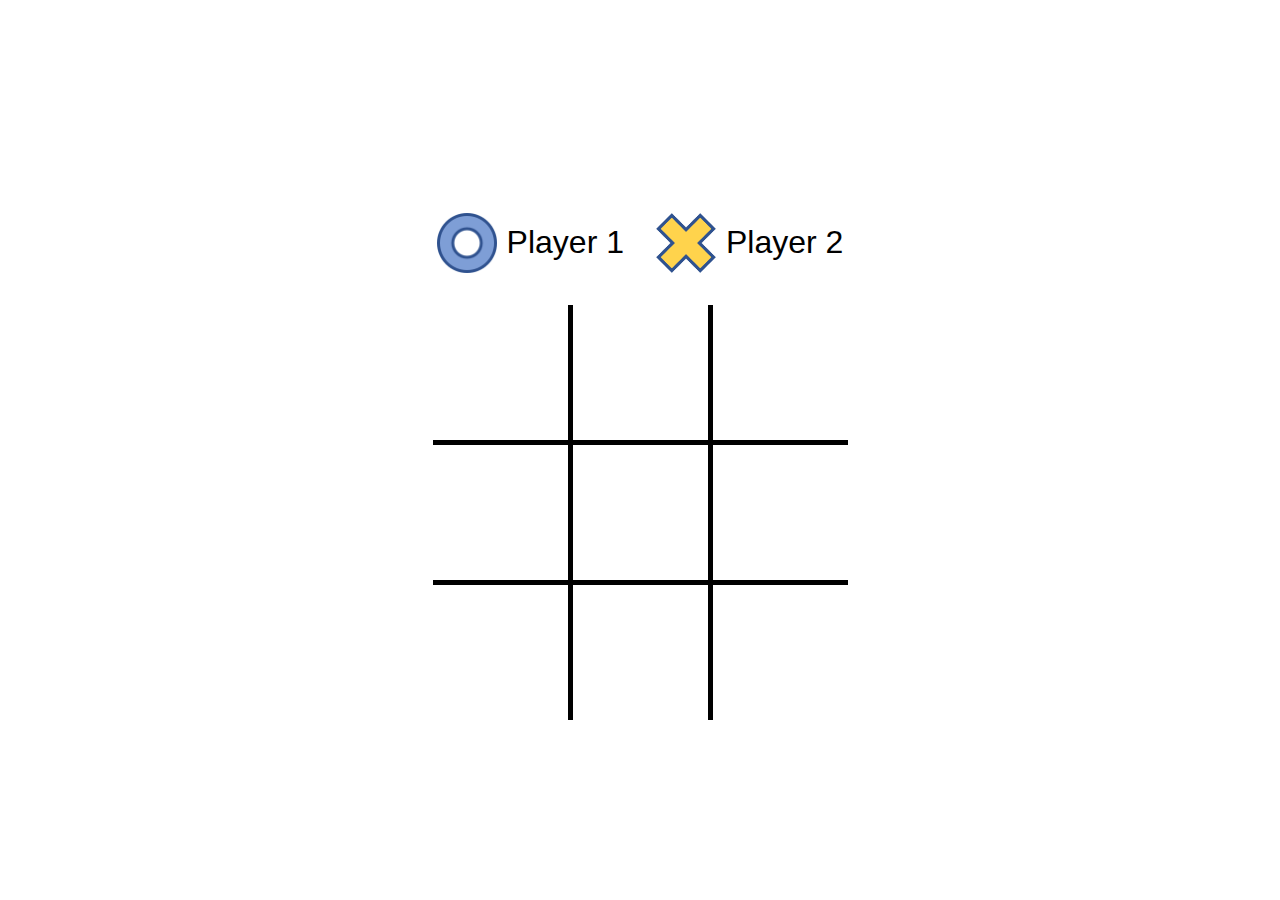
==== index.html @ 465d726d "win lines" ====
<!DOCTYPE html>
<html lang="en">
  <head>
    <meta charset="UTF-8" />
    <meta http-equiv="X-UA-Compatible" content="IE=edge" />
    <meta name="viewport" content="width=device-width, initial-scale=1.0" />
    <title>Tic Tac Toe</title>

    <link rel="stylesheet" href="style.css" />
    <link rel="icon" href="#" />
  </head>
  <body>
    <img
      id="game-over"
      class="game-over d-none"
      src="./img/game-over.png"
      alt="GAME OVER"
    />

    <div class="player-panel">
      <div id="player-1" class="player-inactive">
        <img src="./img/circle.png" alt="" />
        Player 1
      </div>
      <div id="player-2" class="player-inactive">
        <img src="./img/cross.png" alt="" />
        Player 2
      </div>
    </div>

    <div class="game-board">
      <!-- win lines -->

      <div class="h-line" style="top: 67px"></div>
      <div class="h-line" style="top: 202px"></div>
      <div class="h-line" style="bottom: 67px"></div>

      <div class="v-line" style="left: 67px"></div>
      <div class="v-line" style="left: 202px"></div>
      <div class="v-line" style="right: 67px"></div>

      <div
        class="v-line"
        style="left: 202px; transform: rotate(45deg) scale(0)"
      ></div>
      <div
        class="v-line"
        style="left: 202px; transform: rotate(-45deg) scale(0)"
      ></div>

      <!-- Game Board -->
      <table>
        <tr>
          <td onclick="fillShape(0)">
            <img
              id="circle-0"
              class="shape d-none"
              src="./img/circle.png"
              alt=""
            />
            <img
              id="cross-0"
              class="shape d-none"
              src="./img/cross.png"
              alt=""
            />
          </td>
          <td onclick="fillShape(1)">
            <img
              id="circle-1"
              class="shape d-none"
              src="./img/circle.png"
              alt=""
            />
            <img
              id="cross-1"
              class="shape d-none"
              src="./img/cross.png"
              alt=""
            />
          </td>
          <td onclick="fillShape(2)">
            <img
              id="circle-2"
              class="shape d-none"
              src="./img/circle.png"
              alt=""
            />
            <img
              id="cross-2"
              class="shape d-none"
              src="./img/cross.png"
              alt=""
            />
          </td>
        </tr>
        <tr>
          <td onclick="fillShape(3)">
            <img
              id="circle-3"
              class="shape d-none"
              src="./img/circle.png"
              alt=""
            />
            <img
              id="cross-3"
              class="shape d-none"
              src="./img/cross.png"
              alt=""
            />
          </td>
          <td onclick="fillShape(4)">
            <img
              id="circle-4"
              class="shape d-none"
              src="./img/circle.png"
              alt=""
            />
            <img
              id="cross-4"
              class="shape d-none"
              src="./img/cross.png"
              alt=""
            />
          </td>
          <td onclick="fillShape(5)">
            <img
              id="circle-5"
              class="shape d-none"
              src="./img/circle.png"
              alt=""
            />
            <img
              id="cross-5"
              class="shape d-none"
              src="./img/cross.png"
              alt=""
            />
          </td>
        </tr>
        <tr>
          <td onclick="fillShape(6)">
            <img
              id="circle-6"
              class="shape d-none"
              src="./img/circle.png"
              alt=""
            />
            <img
              id="cross-6"
              class="shape d-none"
              src="./img/cross.png"
              alt=""
            />
          </td>
          <td onclick="fillShape(7)">
            <img
              id="circle-7"
              class="shape d-none"
              src="./img/circle.png"
              alt=""
            />
            <img
              id="cross-7"
              class="shape d-none"
              src="./img/cross.png"
              alt=""
            />
          </td>
          <td onclick="fillShape(8)">
            <img
              id="circle-8"
              class="shape d-none"
              src="./img/circle.png"
              alt=""
            />
            <img
              id="cross-8"
              class="shape d-none"
              src="./img/cross.png"
              alt=""
            />
          </td>
        </tr>
      </table>
    </div>

    <script src="script.js"></script>
  </body>
</html>
---- style.css ----
/* Main */

body {
  display: flex;
  flex-direction: column;
  justify-content: center;
  align-items: center;

  height: 100vh;

  margin: 0;

  font-family: Arial, Helvetica, sans-serif;
}

/* Player Panel */

.player-panel {
  display: flex;

  font-size: 32px;
}

.player-panel div {
  display: flex;
  align-items: center;

  margin: 32px 16px;
}

.player-panel img {
  width: 60px;
  height: 60px;

  margin-right: 10px;
}

.game-board {
  position: relative;
}

/* win lines */

.h-line {
  position: absolute;
  right: 30px;
  left: 30px;

  height: 10px;

  background-color: rgba(0, 0, 0, 0.5);

  transform: scaleX(0);
  transition: transform 225ms ease-in-out;
}

.v-line {
  position: absolute;
  top: 30px;
  bottom: 30px;

  width: 10px;

  background-color: rgba(0, 0, 0, 0.5);

  transform: scaleY(0);
  transition: transform 225ms ease-in-out;
}

.make-vertical {
  transform: rotate(90deg);
}

/* Game Board */

table {
  border-collapse: collapse;
}

tr {
  width: 399px;
}

td {
  position: relative;

  width: 133px;
  height: 133px;

  border: 5px solid #000;
  cursor: pointer;
}

td:hover {
  background-color: rgba(25, 221, 0, 0.2);
}

table tr:first-child td {
  border-top: 0;
}

table tr td:first-child {
  border-left: 0;
}

table tr:last-child td {
  border-bottom: 0;
}

table tr td:last-child {
  border-right: 0;
}

/* Images */

.shape {
  position: absolute;
  top: 26px;
  left: 26px;

  width: 80px;
  height: 80px;
}

.d-none {
  display: none;
}

/* Game Over */

.game-over {
  position: absolute;
  left: 0;
  right: 0;
  width: 100%;
  z-index: 10;
  animation: zoomIn 225ms ease-in-out;
}

@keyframes zoomIn {
  from {
    opacity: 0;
    transform: scale(0);
  }
  to {
    opacity: 1;
    transform: scale(1);
  }
}
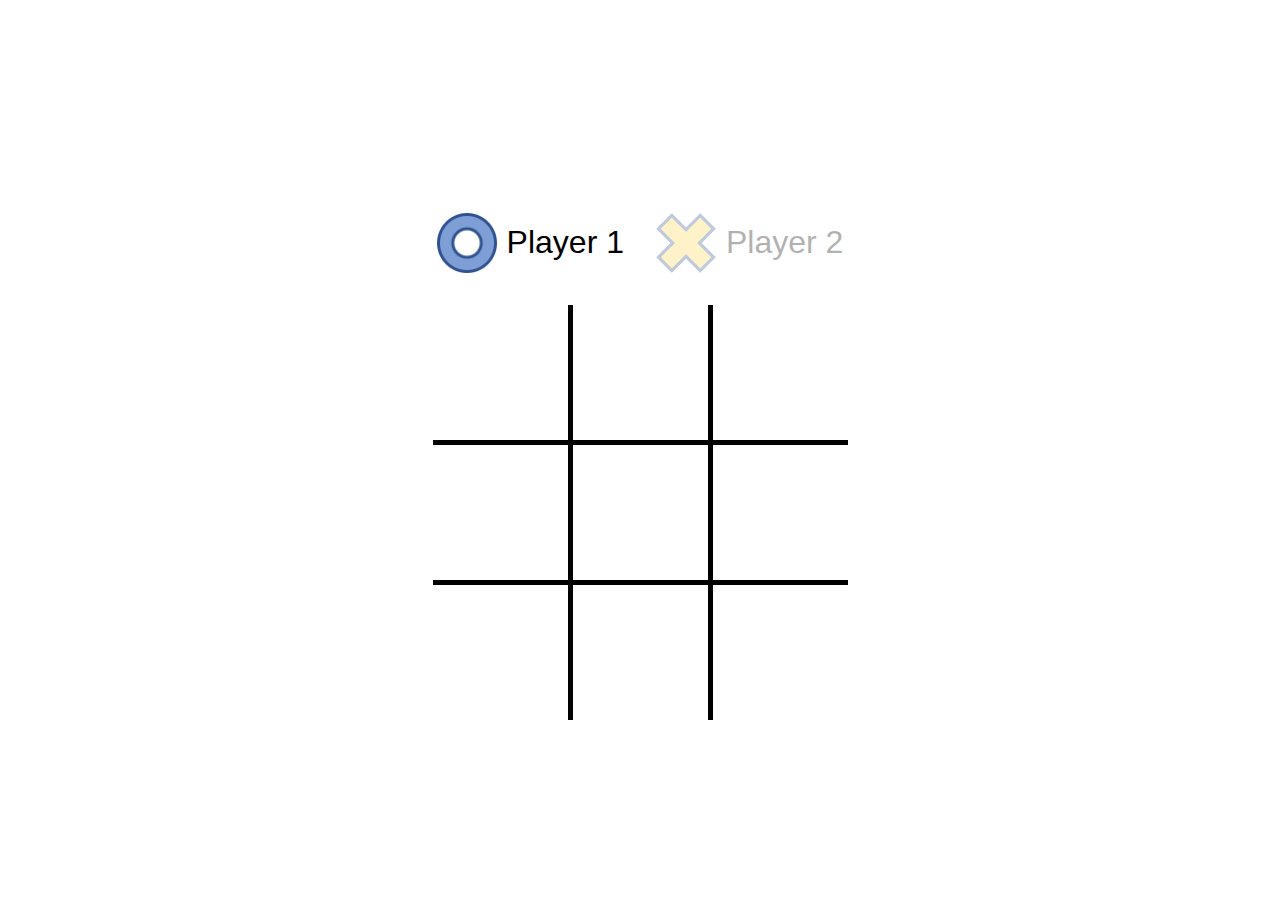
==== commit 67fdd4f7: "player change bugfix" ====
--- a/index.html
+++ b/index.html
@@ -9,16 +9,19 @@
     <link rel="stylesheet" href="style.css" />
     <link rel="icon" href="#" />
   </head>
+
   <body>
-    <img
-      id="game-over"
-      class="game-over d-none"
-      src="./img/game-over.png"
-      alt="GAME OVER"
-    />
+    <div id="game-over" class="game-over">
+      <img
+        id="game-over-img"
+        class="d-none"
+        src="./img/game-over.png"
+        alt="GAME OVER"
+      />
+    </div>
 
     <div class="player-panel">
-      <div id="player-1" class="player-inactive">
+      <div id="player-1" class="">
         <img src="./img/circle.png" alt="" />
         Player 1
       </div>
@@ -31,21 +34,23 @@
     <div class="game-board">
       <!-- win lines -->
 
-      <div class="h-line" style="top: 67px"></div>
-      <div class="h-line" style="top: 202px"></div>
-      <div class="h-line" style="bottom: 67px"></div>
+      <div id="line-0" class="h-line" style="top: 62px"></div>
+      <div id="line-1" class="h-line" style="top: 202px"></div>
+      <div id="line-2" class="h-line" style="bottom: 62px"></div>
 
-      <div class="v-line" style="left: 67px"></div>
-      <div class="v-line" style="left: 202px"></div>
-      <div class="v-line" style="right: 67px"></div>
+      <div id="line-3" class="v-line" style="left: 62px"></div>
+      <div id="line-4" class="v-line" style="left: 202px"></div>
+      <div id="line-5" class="v-line" style="right: 62px"></div>
 
       <div
+        id="line-6"
         class="v-line"
-        style="left: 202px; transform: rotate(45deg) scale(0)"
+        style="left: 202px; transform: rotate(-45deg) scaleX(0)"
       ></div>
       <div
+        id="line-7"
         class="v-line"
-        style="left: 202px; transform: rotate(-45deg) scale(0)"
+        style="left: 202px; transform: rotate(45deg) scaleX(0)"
       ></div>
 
       <!-- Game Board -->
--- a/style.css
+++ b/style.css
@@ -39,16 +39,20 @@
   position: relative;
 }
 
+.player-inactive {
+  opacity: 0.3;
+}
+
 /* win lines */
 
 .h-line {
   position: absolute;
-  right: 30px;
-  left: 30px;
+  right: 60px;
+  left: 60px;
 
   height: 10px;
 
-  background-color: rgba(0, 0, 0, 0.5);
+  background-color: rgb(22, 204, 46);
 
   transform: scaleX(0);
   transition: transform 225ms ease-in-out;
@@ -56,12 +60,12 @@
 
 .v-line {
   position: absolute;
-  top: 30px;
-  bottom: 30px;
+  top: 60px;
+  bottom: 60px;
 
   width: 10px;
 
-  background-color: rgba(0, 0, 0, 0.5);
+  background-color: rgb(22, 204, 46);
 
   transform: scaleY(0);
   transition: transform 225ms ease-in-out;
@@ -129,11 +133,18 @@
 /* Game Over */
 
 .game-over {
+  display: flex;
+  justify-content: center;
+  align-items: center;
+
   position: absolute;
-  left: 0;
-  right: 0;
-  width: 100%;
+
   z-index: 10;
+}
+
+#game-over-img {
+  height: 90vh;
+
   animation: zoomIn 225ms ease-in-out;
 }
 
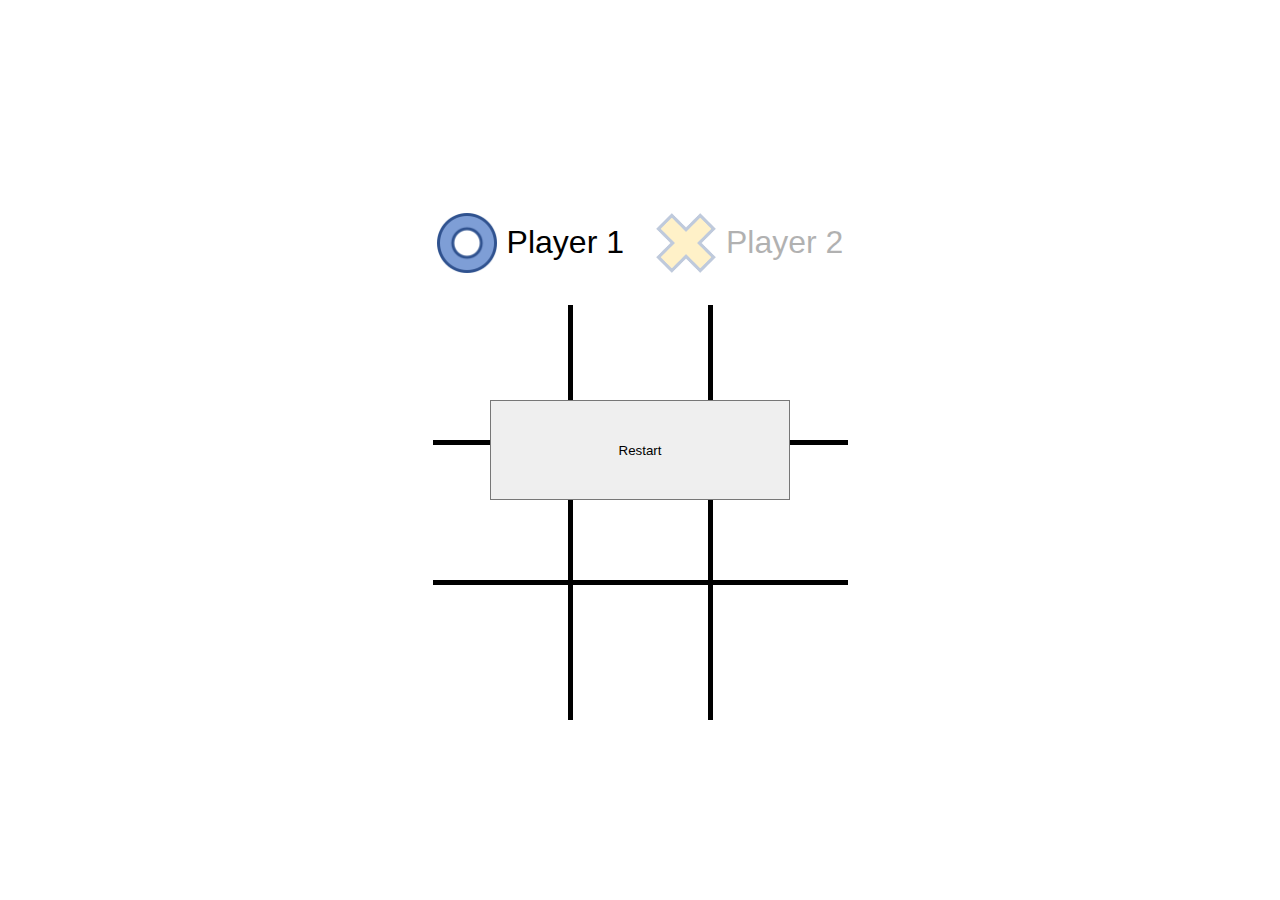
==== commit 9adaead1: "create restart button" ====
--- a/index.html
+++ b/index.html
@@ -18,6 +18,7 @@
         src="./img/game-over.png"
         alt="GAME OVER"
       />
+      <button class="restart-btn" onclick="restart()">Restart</button>
     </div>
 
     <div class="player-panel">
--- a/style.css
+++ b/style.css
@@ -158,3 +158,10 @@
     transform: scale(1);
   }
 }
+
+.restart-btn {
+  width: 300px;
+  height: 100px;
+
+  border: 1px solid rgba(0, 0, 0, 0.5);
+}
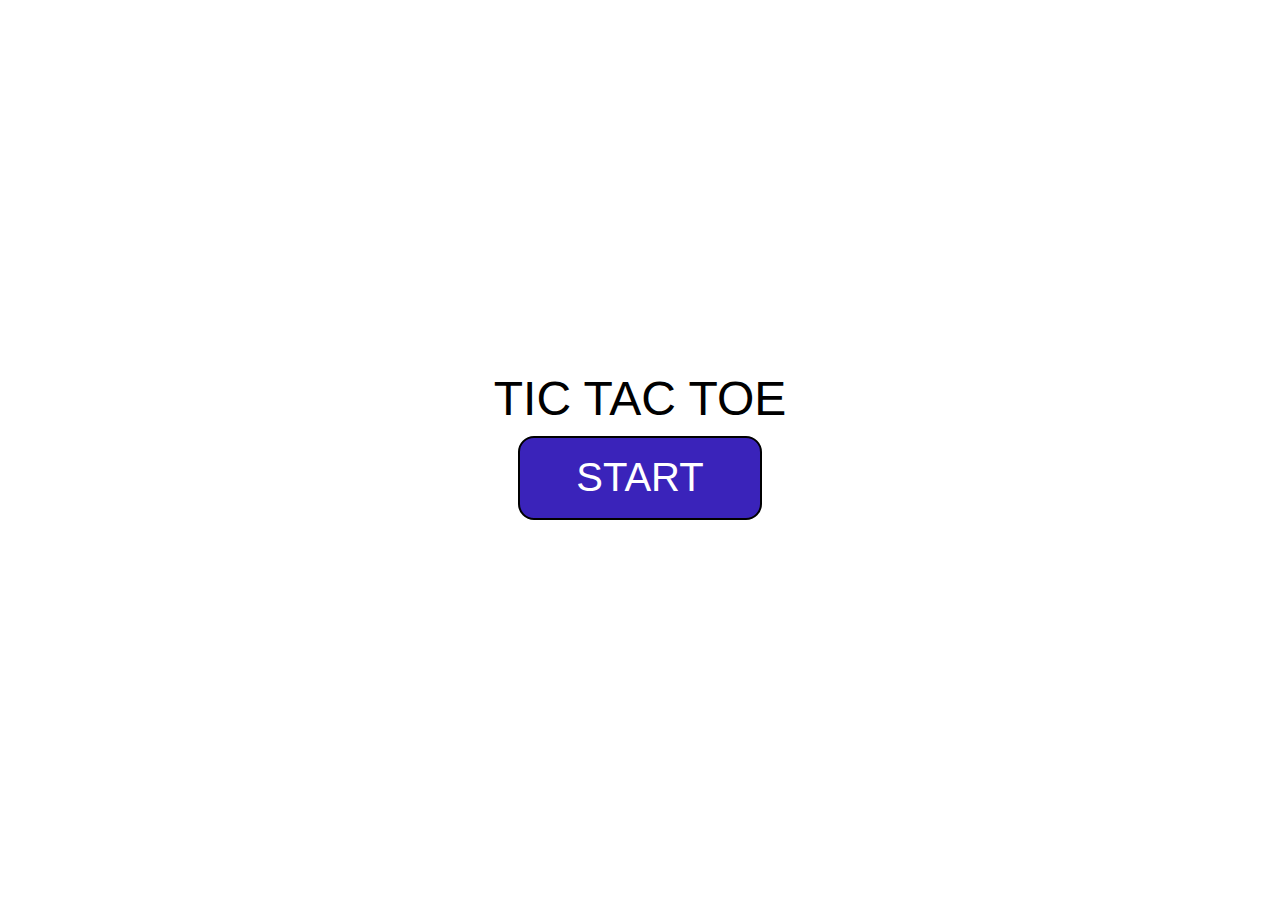
==== commit db1450f5: "create start screen" ====
--- a/index.html
+++ b/index.html
@@ -1,196 +1,15 @@
 <!DOCTYPE html>
-<html lang="en">
+<html lang="de">
   <head>
     <meta charset="UTF-8" />
     <meta http-equiv="X-UA-Compatible" content="IE=edge" />
     <meta name="viewport" content="width=device-width, initial-scale=1.0" />
     <title>Tic Tac Toe</title>
+    <link rel="stylesheet" href="style.css" />
+  </head>
+  <body>
+    <div class="txt-title">TIC TAC TOE</div>
 
-    <link rel="stylesheet" href="style.css" />
-    <link rel="icon" href="#" />
-  </head>
-
-  <body>
-    <div id="game-over" class="game-over">
-      <img
-        id="game-over-img"
-        class="d-none"
-        src="./img/game-over.png"
-        alt="GAME OVER"
-      />
-      <button class="restart-btn" onclick="restart()">Restart</button>
-    </div>
-
-    <div class="player-panel">
-      <div id="player-1" class="">
-        <img src="./img/circle.png" alt="" />
-        Player 1
-      </div>
-      <div id="player-2" class="player-inactive">
-        <img src="./img/cross.png" alt="" />
-        Player 2
-      </div>
-    </div>
-
-    <div class="game-board">
-      <!-- win lines -->
-
-      <div id="line-0" class="h-line" style="top: 62px"></div>
-      <div id="line-1" class="h-line" style="top: 202px"></div>
-      <div id="line-2" class="h-line" style="bottom: 62px"></div>
-
-      <div id="line-3" class="v-line" style="left: 62px"></div>
-      <div id="line-4" class="v-line" style="left: 202px"></div>
-      <div id="line-5" class="v-line" style="right: 62px"></div>
-
-      <div
-        id="line-6"
-        class="v-line"
-        style="left: 202px; transform: rotate(-45deg) scaleX(0)"
-      ></div>
-      <div
-        id="line-7"
-        class="v-line"
-        style="left: 202px; transform: rotate(45deg) scaleX(0)"
-      ></div>
-
-      <!-- Game Board -->
-      <table>
-        <tr>
-          <td onclick="fillShape(0)">
-            <img
-              id="circle-0"
-              class="shape d-none"
-              src="./img/circle.png"
-              alt=""
-            />
-            <img
-              id="cross-0"
-              class="shape d-none"
-              src="./img/cross.png"
-              alt=""
-            />
-          </td>
-          <td onclick="fillShape(1)">
-            <img
-              id="circle-1"
-              class="shape d-none"
-              src="./img/circle.png"
-              alt=""
-            />
-            <img
-              id="cross-1"
-              class="shape d-none"
-              src="./img/cross.png"
-              alt=""
-            />
-          </td>
-          <td onclick="fillShape(2)">
-            <img
-              id="circle-2"
-              class="shape d-none"
-              src="./img/circle.png"
-              alt=""
-            />
-            <img
-              id="cross-2"
-              class="shape d-none"
-              src="./img/cross.png"
-              alt=""
-            />
-          </td>
-        </tr>
-        <tr>
-          <td onclick="fillShape(3)">
-            <img
-              id="circle-3"
-              class="shape d-none"
-              src="./img/circle.png"
-              alt=""
-            />
-            <img
-              id="cross-3"
-              class="shape d-none"
-              src="./img/cross.png"
-              alt=""
-            />
-          </td>
-          <td onclick="fillShape(4)">
-            <img
-              id="circle-4"
-              class="shape d-none"
-              src="./img/circle.png"
-              alt=""
-            />
-            <img
-              id="cross-4"
-              class="shape d-none"
-              src="./img/cross.png"
-              alt=""
-            />
-          </td>
-          <td onclick="fillShape(5)">
-            <img
-              id="circle-5"
-              class="shape d-none"
-              src="./img/circle.png"
-              alt=""
-            />
-            <img
-              id="cross-5"
-              class="shape d-none"
-              src="./img/cross.png"
-              alt=""
-            />
-          </td>
-        </tr>
-        <tr>
-          <td onclick="fillShape(6)">
-            <img
-              id="circle-6"
-              class="shape d-none"
-              src="./img/circle.png"
-              alt=""
-            />
-            <img
-              id="cross-6"
-              class="shape d-none"
-              src="./img/cross.png"
-              alt=""
-            />
-          </td>
-          <td onclick="fillShape(7)">
-            <img
-              id="circle-7"
-              class="shape d-none"
-              src="./img/circle.png"
-              alt=""
-            />
-            <img
-              id="cross-7"
-              class="shape d-none"
-              src="./img/cross.png"
-              alt=""
-            />
-          </td>
-          <td onclick="fillShape(8)">
-            <img
-              id="circle-8"
-              class="shape d-none"
-              src="./img/circle.png"
-              alt=""
-            />
-            <img
-              id="cross-8"
-              class="shape d-none"
-              src="./img/cross.png"
-              alt=""
-            />
-          </td>
-        </tr>
-      </table>
-    </div>
-
-    <script src="script.js"></script>
+    <a class="btn-01" href="game.html">START</a>
   </body>
 </html>
--- a/style.css
+++ b/style.css
@@ -134,6 +134,7 @@
 
 .game-over {
   display: flex;
+  flex-direction: column;
   justify-content: center;
   align-items: center;
 
@@ -143,7 +144,7 @@
 }
 
 #game-over-img {
-  height: 90vh;
+  width: 70vw;
 
   animation: zoomIn 225ms ease-in-out;
 }
@@ -159,9 +160,35 @@
   }
 }
 
-.restart-btn {
-  width: 300px;
-  height: 100px;
+.btn-01 {
+  display: flex;
+  justify-content: center;
+  align-items: center;
 
-  border: 1px solid rgba(0, 0, 0, 0.5);
+  width: 240px;
+  height: 80px;
+
+  margin: 10px 0;
+
+  background-color: #3a23ba;
+  border: 2px solid #000;
+  border-radius: 16px;
+  color: #fff;
+  cursor: pointer;
+  font-size: 40px;
+  text-decoration: none;
+
+  z-index: 2;
 }
+
+.btn-01:hover {
+  background-color: rgb(88, 65, 213);
+}
+
+/* TITLE SCREEN */
+
+.txt-title {
+  font-size: 48px;
+}
+
+/* TITEL SCREEN END */
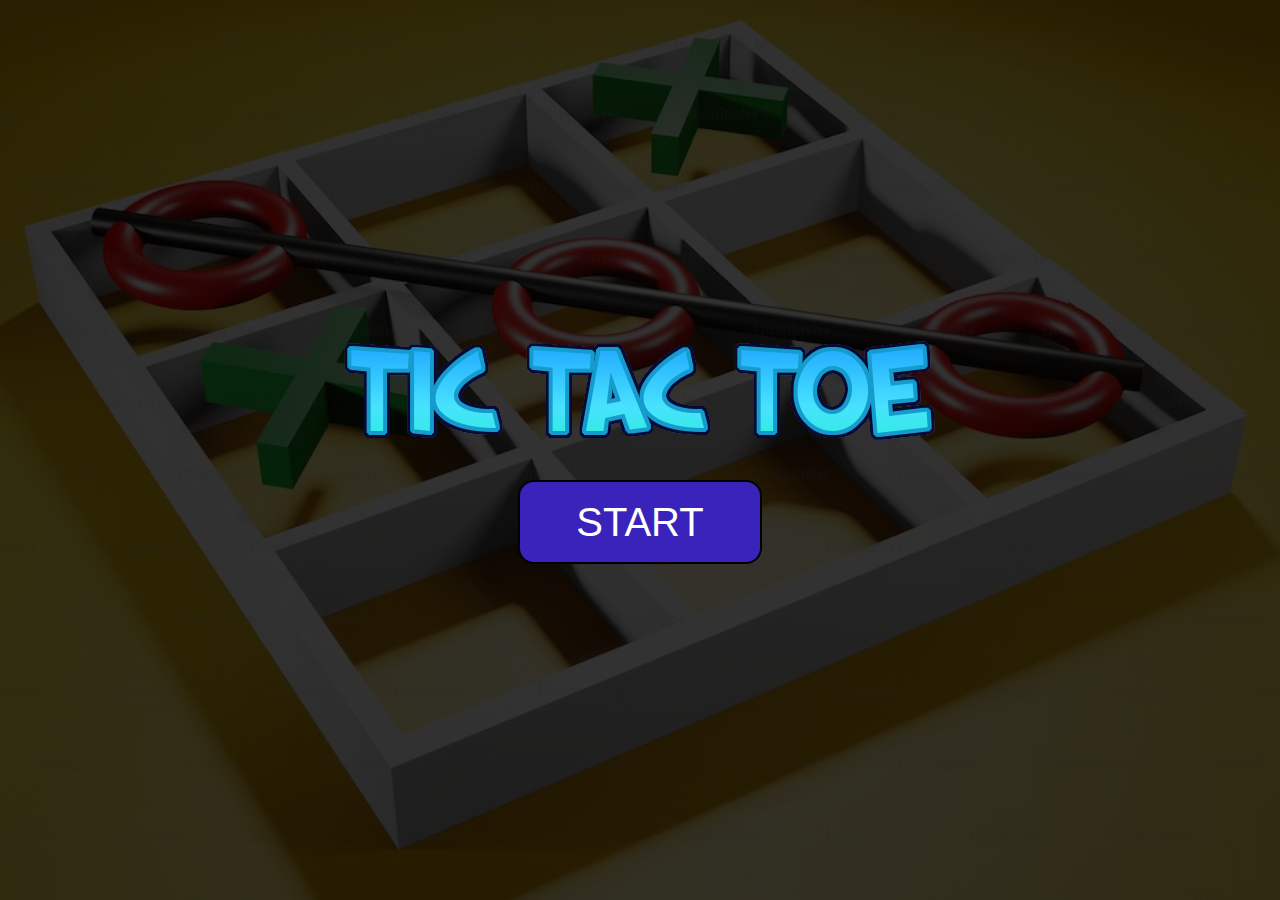
==== commit d1a946c4: "title screen styling" ====
--- a/index.html
+++ b/index.html
@@ -8,8 +8,9 @@
     <link rel="stylesheet" href="style.css" />
   </head>
   <body>
-    <div class="txt-title">TIC TAC TOE</div>
-
-    <a class="btn-01" href="game.html">START</a>
+    <div class="start-main">
+      <img src="./img/tic-title.png" alt="" />
+      <a class="btn-01" href="game.html">START</a>
+    </div>
   </body>
 </html>
--- a/style.css
+++ b/style.css
@@ -187,7 +187,23 @@
 
 /* TITLE SCREEN */
 
+.start-main {
+  display: flex;
+  flex-direction: column;
+  justify-content: center;
+  align-items: center;
+
+  width: 100vw;
+  height: 100vh;
+  background-image: url(./img/ttt-bg-01.jpg);
+  background-repeat: no-repeat;
+  background-position: center;
+  background-size: cover;
+  box-shadow: inset 0 0 0 1000px rgba(0, 0, 0, 0.8);
+}
+
 .txt-title {
+  color: #fff;
   font-size: 48px;
 }
 
